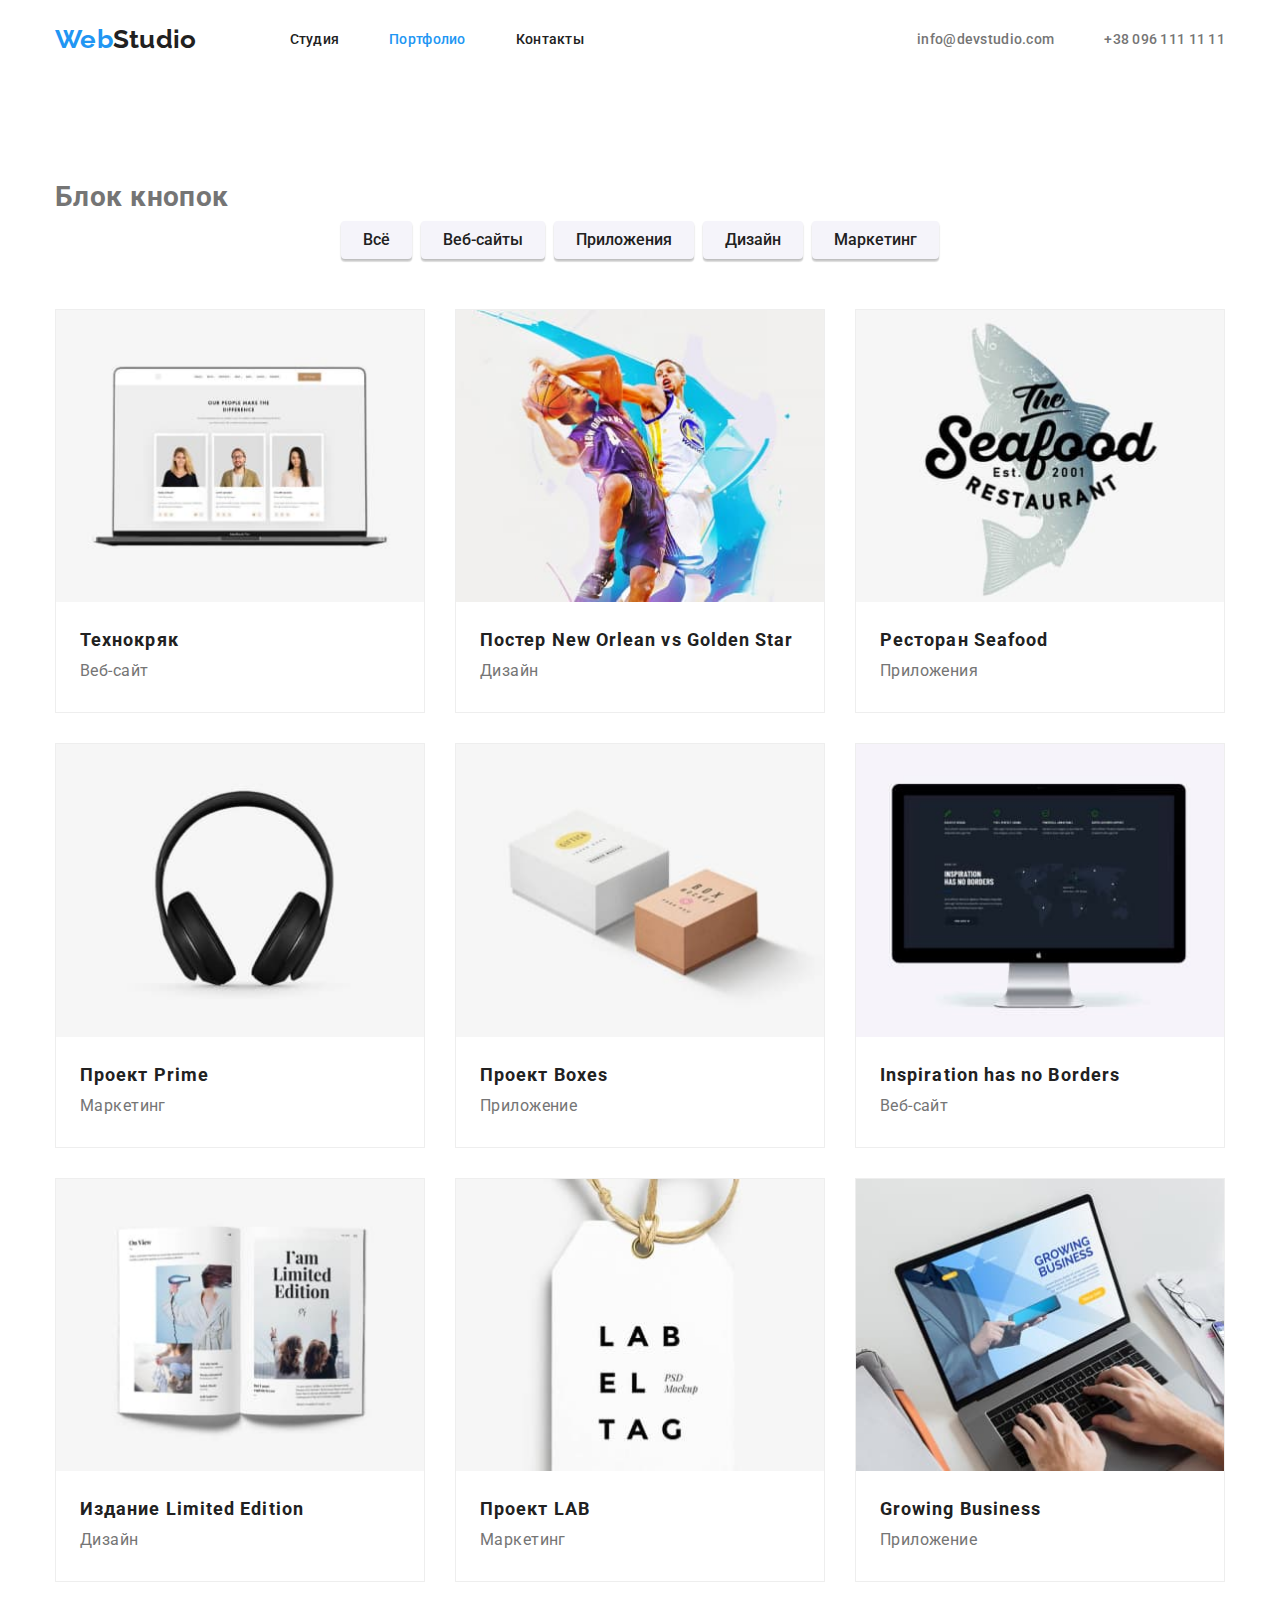
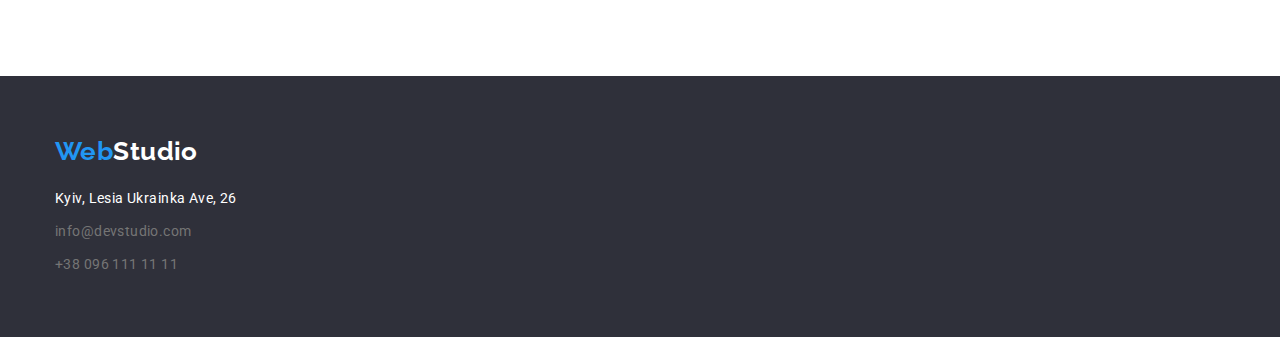
==== portfolio.html @ 6abdf92a "add css flex" ====
<!DOCTYPE html>
<html lang="ru">
  <head>
    <meta charset="UTF-8" />
    <meta http-equiv="X-UA-Compatible" content="IE=edge" />
    <meta name="viewport" content="width=device-width, initial-scale=1.0" />
    <title>Document</title>
    <link
      rel="stylesheet"
      href="https://cdnjs.cloudflare.com/ajax/libs/modern-normalize/1.0.0/modern-normalize.min.css"
    />
    <link
      href="https://fonts.googleapis.com/css2?family=Raleway:wght@700&family=Roboto:wght@400;500;700;900&display=swap"
      rel="stylesheet"
    />
    <link rel="stylesheet" href="./css/style.css" />
  </head>
  <body>
    <!--шапка сайта-->
    <header class="page-header">
      <div class="header-container container">
      <nav class="nav">
        
        <a href="index.html" class="link logo">Web<span class="logo-studio">Studio</span></a>
        <ul class="list nav-list">
          
          <li class="nav-list-item"><a href="index.html" class="nav-link link">Студия</a></li>
          
          <li class="nav-list-item"><a href="portfolio.html" class="nav-link link blue">Портфолио</a></li>
          
          <li class="nav-list-item"><a href="" class="nav-link link">Контакты</a></li>
        </ul>
      </nav> 
      <ul class="list contact-list">
        <li class="contact-list-item"><a href="mailto:info@devstudio.com" class="link contact-link">info@devstudio.com</a></li>
        
        <li class="contact-list-item"><a href="tel:+380961111111" class="link contact-link">+38 096 111 11 11</a></li>
      </ul>
     
    </div>
    </header>
    <main>
      <!--главная страница-->
      <section class="filter-list-section section">
        <div class="container">
        <h1>Блок кнопок</h1>
        <ul class="filter-list list">
          <li class="filter-list-item"><button type="button" class="filter-button">Всё</button></li>
          <li class="filter-list-item">
            <button type="button" class="filter-button">Веб-сайты</button>
          </li>
          <li class="filter-list-item">
            <button type="button" class="filter-button">Приложения</button>
          </li>
          <li class="filter-list-item"><button type="button" class="filter-button">Дизайн</button></li>
          <li class="filter-list-item">
            <button type="button" class="filter-button">Маркетинг</button>
          </li>
        </ul>
        <!--портфолио-->
        <ul class="list portfolio-list card-set">
          <li class="portfolio-item">
            <a href="" class="link portfolio-link"
              ><img src="./images/macbook_pro.jpg" alt="Технокряк" width="370" height="294" />
            </a>
            <h2 class="portfolio-title">Технокряк</h2>
            <p class="portfolio-text">Веб-сайт</p>
          </li>
          <li class="portfolio-item">
            <a href="" class="link portfolio-link"
              ><img
                src="./images/macbook_pro_2.jpg"
                alt="Постер New Orlean vs Golden Star"
                width="370"
                height="294"
            /></a>
            <h2 class="portfolio-title">Постер New Orlean vs Golden Star</h2>
            <p class="portfolio-text">Дизайн</p>
          </li>
          <li class="portfolio-item">
            <a href="" class="link portfolio-link"
              ><img
                src="./images/macbook_pro_3.jpg"
                alt="Ресторан Seafood"
                width="370"
                height="294"
            /></a>
            <h2 class="portfolio-title">Ресторан Seafood</h2>
            <p class="portfolio-text">Приложения</p>
          </li>
          <li class="portfolio-item">
            <a href="" class="link portfolio-link"
              ><img src="./images/macbook_pro_4.jpg" alt="Проект Prime" width="370" height="294"
            /></a>
            <h2 class="portfolio-title">Проект Prime</h2>
            <p class="portfolio-text">Маркетинг</p>
          </li>
          <li class="portfolio-item">
            <a href="" class="link portfolio-link"
              ><img src="./images/macbook_pro_5.jpg" alt="Проект Boxes" width="370" height="294"
            /></a>
            <h2 class="portfolio-title">Проект Boxes</h2>
            <p class="portfolio-text">Приложение</p>
          </li>
          <li class="portfolio-item">
            <a href="" class="link portfolio-link"
              ><img
                src="./images/macbook_pro_6.jpg"
                alt="Inspiration has no Borders"
                width="370"
                height="294"
            /></a>
            <h2 class="portfolio-title">Inspiration has no Borders</h2>
            <p class="portfolio-text">Веб-сайт</p>
          </li>
          <li class="portfolio-item">
            <a href="" class="link portfolio-link"
              ><img
                src="./images/macbook_pro_7.jpg"
                alt="Издание Limited Edition"
                width="370"
                height="294"
            /></a>
            <h2 class="portfolio-title">Издание Limited Edition</h2>
            <p class="portfolio-text">Дизайн</p>
          </li>
          <li class="portfolio-item">
            <a href="" class="link portfolio-link"
              ><img src="./images/macbook_pro_8.jpg" alt="Проект LAB" width="370" height="294"
            /></a>
            <h2 class="portfolio-title">Проект LAB</h2>
            <p class="portfolio-text">Маркетинг</p>
          </li>
          <li class="portfolio-item">
            <a href="" class="link portfolio-link"
              ><img
                src="./images/macbook_pro_9.jpg"
                alt="Growing Business"
                width="370"
                height="294"
            /></a>
            <h2 class="portfolio-title">Growing Business</h2>
            <p class="portfolio-text">Приложение</p>
          </li>
        </ul>
        </div>
      </section>
    </main>
 <!--футер-->

 <footer class="footer-section">
  <div class="container">
  <a href="index.html" class="logo-footer link logo">Web<span class="logo-studio">Studio</span></a>
  <address class="footer-adress">
    <ul class="adress-list list">
      <li class="adress-item">
        <a
          class="link map"
          href="https://goo.gl/maps/7oPvkChuXzZk7sUt8"
          target="_blank"
          rel="noreferrer noopener"
          >Kyiv, Lesia Ukrainka Ave, 26</a
        >
      </li>
      <li class="adress-item"><a href="mailto:info@devstudio.com" class="link">info@devstudio.com</a></li>
      <li class="adress-item"><a href="tel:+380961111111" class="link">+38 096 111 11 11</a></li>
    </ul>
  </address>
  </div>
</footer>
</body>
</html>
---- css/style.css ----
:root {
    --color-grey: #757575;
    --color-dark-grey: #212121;
    --color-light-blue: #2196F3;
    --color-white: #FFFFFF;
    --color-black: #000000;
    --color-footer-font: #2F303A;
    --color-filter-button: #F5F4FA;
    --color-footer-primary: rgba(255, 255, 255, 0.6);
}

html {
    box-sizing: border-box;
}
*,
*::before,
*::after {
    box-sizing: inherit;
}

h1,
h2,
h3,
h4,
p {
  margin: 0;
}
ul,
ol {
  padding: 0;
  margin: 0;
}
img {
  display: block;
  max-width: 100%;
  height: auto;
}

body {
    font-weight: 400;
    font-size: 14px;
    line-height: 1.71;
    letter-spacing: 0.03em;
    color: var(--color-grey);
    font-family: 'Roboto', sans-serif;
}

.page-header {
        font-weight: 500;
        line-height: 1.14;
        letter-spacing: 0.02em;
        background:var(--color-white);
        padding: 24px 0;
        }
.page-header .logo {
            margin-right: 93px;
            align-items: center;
         }

.list {
    margin: 0;
    padding: 0;
    list-style-type: none;
    /* align-items: center; */
    
}

.link { 
    color: currentColor;
    text-decoration: none;
    }
    .container {
        width: 1200px;
        margin: 0 auto;
        padding-right: 15px;
        padding-left: 15px;
    
       }

       .section {
        padding-top: 94px;
        padding-bottom: 94px;
    }
    .nav-list
  {
        color: var(--color-dark-grey);
        display: flex;
        column-gap: 50px;
        margin-right: auto;
      }
      .nav{
        display: flex;
        align-items: center;
      
      }
    /* .nav-list-item:not(:last-child) { 
        margin-right: 50px; 

    } */
 .contact-list-item:not(:last-child) {
        margin-right: 50px;
    }

    
 .nav-list .blue {
            color:var(--color-light-blue);
        }
 
.logo {
    color: var(--color-light-blue);
    font-family: 'Raleway';
    font-style: normal;
    font-weight: 700;
    font-size: 26px;
    line-height: 1.2;
    /* margin-right: 93px; */
}

.logo-studio {
    color: var(--color-dark-grey);
}

.header-container{
    display: flex;
    align-items: center;

}

.link-container{
    display: flex;
  
    
}
.nav-list >.nav-link:not(:last-child){
    margin-right: 50px;
}
.nav-list a:hover,
.nav-list a:focus {
    color: var(--color-light-blue)
}
.contact-list{
    margin-left: auto;
     display: flex;
     align-items: center;
}

.card-set {
    display: flex;
    /* Make a flex container multiline */
    flex-wrap: wrap;
    /* Set gap between rows and columns */
    gap: 30px;
    padding: 0;
    list-style: none;
    padding-left: auto;
    padding-right: auto;
    
  }
  .description-list{
    margin-left: auto;
    margin-right: auto;
    align-items: center;
    column-gap: 30px;
  }
  .description-item{
    display: flex;
    flex-basis: calc((100% - 90px) / 4);
    flex-wrap: wrap;
  }
.about-list{
    margin-left: auto;
    margin-right: auto;
    align-items: center;
    
}

.filter-list{
    margin-left: auto;
    margin-right: auto;
    display: flex;
    column-gap: 9px;
   justify-content: center;
}
.filter-list-item{
    align-items: center;
}

.nav-link{
    padding-top: 32px;
    padding-bottom: 32px;
}

.contact-link:hover,
.contact-link:focus {
    color: var(--color-light-blue)
}

.hero {
    text-align: center;
    background: var(--color-footer-font);
    padding-top: 200px;
    padding-bottom: 280px;
    /* height: 600px; */
}

.hero-title {
    font-weight: 900;
    font-size: 44px;
    line-height: 1.36;
    letter-spacing: 0.06em;
    text-transform: uppercase;
    background: var(--color-footer-font);
    color: var(--color-white);
    width: 642px;
  margin-left: auto;
  margin-right: auto ;
  margin-bottom: 40px;
 
  
}

.hero-button {
    display: inline-block;
    padding: 10px 32px;
    font-weight: 700;
    font-size: 16px;
    line-height: 1.875;
    letter-spacing: 0.06em;
    background: var(--color-light-blue);
    color: var(--color-white);
    box-shadow: 0px 4px 4px rgba(0, 0, 0, 0.15);
    border-radius: 4px;
    border: none;
    cursor: pointer;
    
}

.hero-button:hover,
.hero-button:focus {
    background-color: var(--color-filter-button);
    color: var(--color-dark-grey);
}

.description-title {
    font-weight: 700;
    font-size: 14px;
    line-height: 1.14;
    text-transform: uppercase;
    color: var(--color-black);
    
}

.section-title {
            margin-top: 94px;
            margin-bottom: 50px;
            font-weight: 700;
            font-size: 36px;
            line-height: 1.16;
            color: var(--color-dark-grey);
            text-align: center;
}
.team-list{
    margin-left: auto;
    margin-right: auto;
    align-items: center;
}
.team-item {
    box-shadow: 0px 1px 3px rgba(0, 0, 0, 0.12), 0px 1px 1px rgba(0, 0, 0, 0.14), 0px 2px 1px rgba(0, 0, 0, 0.2);
border-radius: 0px 0px 4px 4px;
background-color: var(--color-white);
}
    

    

.team{
    background: var(--color-filter-button);
    
}
.team-name {
    margin-top: 30px;
    font-weight: 500;
    font-size: 16px;
    line-height: 1.19;
    /* identical to box height */
    text-align: center;
    color: var(--color-dark-grey);
}
.team-work {
    margin-top: 10px;
    margin-bottom: 30px;
    text-align: center;
   font-size: 16px;
    line-height: 1.19;
    /* identical to box height */
}
.adress-item:not(:last-child) {
    margin-bottom: 9px;
}
    



/* футер */

.map {
    color: var(--color-white);
}

.map:hover,
.map:focus {
    color: var(--color-light-blue);
}

.footer-section {
    background: var(--color-footer-font);
    padding-top: 60px;
    padding-bottom: 60px;
}


.footer-section .logo-studio {
    color: var(--color-white);
}

/* портфолио */
.filter-button {
    font-family: 'Roboto';
    font-style: normal;
    font-weight: 500;
    font-size: 16px;
    line-height:1.62;
    background: var(--color-filter-button);
    color: var(--color-dark-grey);
    cursor: pointer;
    border: none;
    padding: 6px 22px;
    height: 38px;
    box-shadow: 0px 3px 1px rgba(0, 0, 0, 0.1), 0px 1px 2px rgba(0, 0, 0, 0.08), 0px 2px 2px rgba(0, 0, 0, 0.12);
border-radius: 4px;
    
}

.filter-button:hover,
.filter-button:focus {
    background-color: var(--color-light-blue);
    color: var(--color-filter-button);
    background: #2196F3;
/* shadow-middle */


}
.container .logo-footer{
    /* margin-top: 60px; */
   padding-bottom: 20px;
    display: inline-block;
}
.footer-adress{
    font-style: normal;
}
.portfolio-list {
    margin-top: 50px;
    font-weight: 400;
    font-size: 16px;
    line-height: 1,87;
    /* identical to box height, or 188% */
    }

    .portfolio-item{
        border: 1px solid #EEEEEE;
        flex-basis: calc((100% - 60px) / 3);
    }

  
.portfolio-title {
    margin-left: 24px;
    width: 322px;
    height: 36px;
        font-weight: 700;
        font-size: 18px;
        line-height: 2;
        /* identical to box height, or 200% */
        letter-spacing: 0.06em;
        color: var(--color-dark-grey);
        margin-top: 20px;
}
.portfolio-text {
    margin-left: 24px;
    width: 322px;
    height: 30px;
    margin-top: 4px;
    margin-bottom: 20px;
    font-size: 16px;
    line-height: 1.18;
}
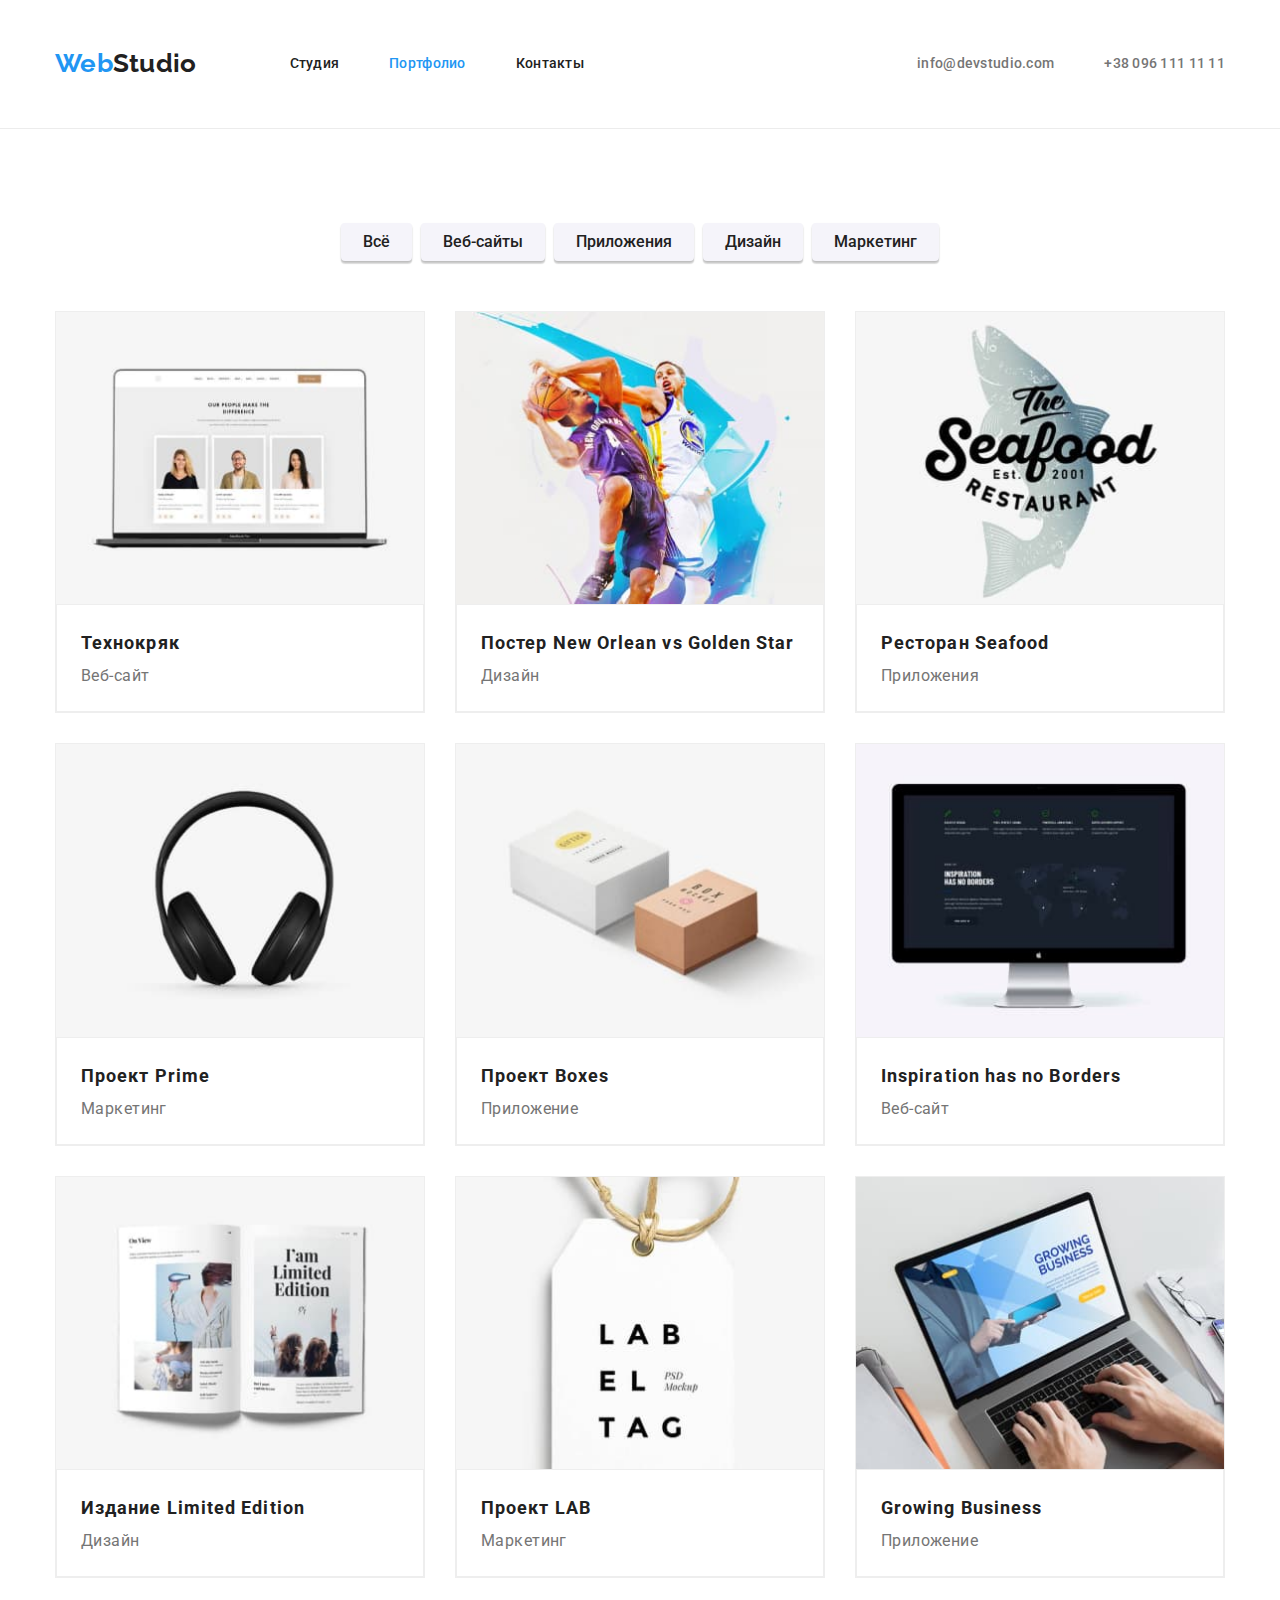
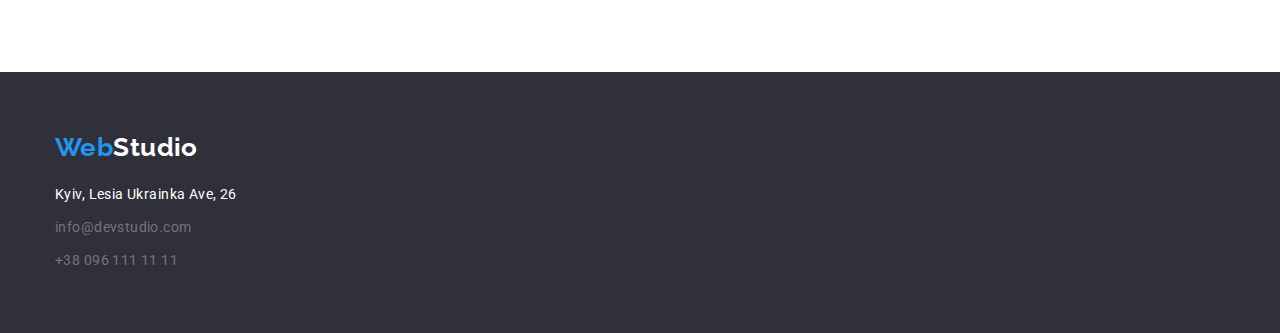
==== commit e83daea4: "fixes add" ====
--- a/portfolio.html
+++ b/portfolio.html
@@ -15,158 +15,206 @@
     />
     <link rel="stylesheet" href="./css/style.css" />
   </head>
+
   <body>
     <!--шапка сайта-->
     <header class="page-header">
       <div class="header-container container">
-      <nav class="nav">
-        
-        <a href="index.html" class="link logo">Web<span class="logo-studio">Studio</span></a>
-        <ul class="list nav-list">
-          
-          <li class="nav-list-item"><a href="index.html" class="nav-link link">Студия</a></li>
-          
-          <li class="nav-list-item"><a href="portfolio.html" class="nav-link link blue">Портфолио</a></li>
-          
-          <li class="nav-list-item"><a href="" class="nav-link link">Контакты</a></li>
+        <nav class="nav">
+          <a href="index.html" class="link logo">Web<span class="logo-studio">Studio</span></a>
+          <ul class="list nav-list">
+            <li class="nav-list-item"><a href="index.html" class="nav-link link">Студия</a></li>
+
+            <li class="nav-list-item">
+              <a href="portfolio.html" class="nav-link link blue">Портфолио</a>
+            </li>
+
+            <li class="nav-list-item"><a href="" class="nav-link link">Контакты</a></li>
+          </ul>
+        </nav>
+        <ul class="list contact-list">
+          <li class="contact-list-item">
+            <a href="mailto:info@devstudio.com" class="link contact-link">info@devstudio.com</a>
+          </li>
+
+          <li class="contact-list-item">
+            <a href="tel:+380961111111" class="link contact-link">+38 096 111 11 11</a>
+          </li>
         </ul>
-      </nav> 
-      <ul class="list contact-list">
-        <li class="contact-list-item"><a href="mailto:info@devstudio.com" class="link contact-link">info@devstudio.com</a></li>
-        
-        <li class="contact-list-item"><a href="tel:+380961111111" class="link contact-link">+38 096 111 11 11</a></li>
-      </ul>
-     
-    </div>
+      </div>
     </header>
     <main>
       <!--главная страница-->
-      <section class="filter-list-section section">
+      <section class="filter section">
         <div class="container">
-        <h1>Блок кнопок</h1>
-        <ul class="filter-list list">
-          <li class="filter-list-item"><button type="button" class="filter-button">Всё</button></li>
-          <li class="filter-list-item">
-            <button type="button" class="filter-button">Веб-сайты</button>
-          </li>
-          <li class="filter-list-item">
-            <button type="button" class="filter-button">Приложения</button>
-          </li>
-          <li class="filter-list-item"><button type="button" class="filter-button">Дизайн</button></li>
-          <li class="filter-list-item">
-            <button type="button" class="filter-button">Маркетинг</button>
-          </li>
-        </ul>
-        <!--портфолио-->
-        <ul class="list portfolio-list card-set">
-          <li class="portfolio-item">
-            <a href="" class="link portfolio-link"
-              ><img src="./images/macbook_pro.jpg" alt="Технокряк" width="370" height="294" />
-            </a>
-            <h2 class="portfolio-title">Технокряк</h2>
-            <p class="portfolio-text">Веб-сайт</p>
-          </li>
-          <li class="portfolio-item">
-            <a href="" class="link portfolio-link"
-              ><img
-                src="./images/macbook_pro_2.jpg"
-                alt="Постер New Orlean vs Golden Star"
-                width="370"
-                height="294"
-            /></a>
-            <h2 class="portfolio-title">Постер New Orlean vs Golden Star</h2>
-            <p class="portfolio-text">Дизайн</p>
-          </li>
-          <li class="portfolio-item">
-            <a href="" class="link portfolio-link"
-              ><img
-                src="./images/macbook_pro_3.jpg"
-                alt="Ресторан Seafood"
-                width="370"
-                height="294"
-            /></a>
-            <h2 class="portfolio-title">Ресторан Seafood</h2>
-            <p class="portfolio-text">Приложения</p>
-          </li>
-          <li class="portfolio-item">
-            <a href="" class="link portfolio-link"
-              ><img src="./images/macbook_pro_4.jpg" alt="Проект Prime" width="370" height="294"
-            /></a>
-            <h2 class="portfolio-title">Проект Prime</h2>
-            <p class="portfolio-text">Маркетинг</p>
-          </li>
-          <li class="portfolio-item">
-            <a href="" class="link portfolio-link"
-              ><img src="./images/macbook_pro_5.jpg" alt="Проект Boxes" width="370" height="294"
-            /></a>
-            <h2 class="portfolio-title">Проект Boxes</h2>
-            <p class="portfolio-text">Приложение</p>
-          </li>
-          <li class="portfolio-item">
-            <a href="" class="link portfolio-link"
-              ><img
-                src="./images/macbook_pro_6.jpg"
-                alt="Inspiration has no Borders"
-                width="370"
-                height="294"
-            /></a>
-            <h2 class="portfolio-title">Inspiration has no Borders</h2>
-            <p class="portfolio-text">Веб-сайт</p>
-          </li>
-          <li class="portfolio-item">
-            <a href="" class="link portfolio-link"
-              ><img
-                src="./images/macbook_pro_7.jpg"
-                alt="Издание Limited Edition"
-                width="370"
-                height="294"
-            /></a>
-            <h2 class="portfolio-title">Издание Limited Edition</h2>
-            <p class="portfolio-text">Дизайн</p>
-          </li>
-          <li class="portfolio-item">
-            <a href="" class="link portfolio-link"
-              ><img src="./images/macbook_pro_8.jpg" alt="Проект LAB" width="370" height="294"
-            /></a>
-            <h2 class="portfolio-title">Проект LAB</h2>
-            <p class="portfolio-text">Маркетинг</p>
-          </li>
-          <li class="portfolio-item">
-            <a href="" class="link portfolio-link"
-              ><img
-                src="./images/macbook_pro_9.jpg"
-                alt="Growing Business"
-                width="370"
-                height="294"
-            /></a>
-            <h2 class="portfolio-title">Growing Business</h2>
-            <p class="portfolio-text">Приложение</p>
-          </li>
-        </ul>
+          <h1 class="visually-hidden">Наши работы</h1>
+          <ul class="filter-list list">
+            <li class="filter-list-item">
+              <button type="button" class="filter-button">Всё</button>
+            </li>
+            <li class="filter-list-item">
+              <button type="button" class="filter-button">Веб-сайты</button>
+            </li>
+            <li class="filter-list-item">
+              <button type="button" class="filter-button">Приложения</button>
+            </li>
+            <li class="filter-list-item">
+              <button type="button" class="filter-button">Дизайн</button>
+            </li>
+            <li class="filter-list-item">
+              <button type="button" class="filter-button">Маркетинг</button>
+            </li>
+          </ul>
+          <!--портфолио-->
+          <ul class="list portfolio-list card-set">
+            <li class="portfolio-item">
+              <a href="" class="link portfolio-link"
+                ><img src="./images/macbook_pro.jpg" alt="Технокряк" width="370" height="294" />
+                <div class="cards-content">
+                  <h2 class="portfolio-title">Технокряк</h2>
+                  <p class="portfolio-text">Веб-сайт</p>
+                </div>
+              </a>
+            </li>
+            <li class="portfolio-item">
+              <a href="" class="link portfolio-link"
+                ><img
+                  src="./images/macbook_pro_2.jpg"
+                  alt="Постер New Orlean vs Golden Star"
+                  width="370"
+                  height="294"
+                />
+                <div class="cards-content">
+                  <h2 class="portfolio-title">Постер New Orlean vs Golden Star</h2>
+                  <p class="portfolio-text">Дизайн</p>
+                </div>
+              </a>
+            </li>
+            <li class="portfolio-item">
+              <a href="" class="link portfolio-link"
+                ><img
+                  src="./images/macbook_pro_3.jpg"
+                  alt="Ресторан Seafood"
+                  width="370"
+                  height="294"
+                />
+                <div class="cards-content">
+                  <h2 class="portfolio-title">Ресторан Seafood</h2>
+                  <p class="portfolio-text">Приложения</p>
+                </div>
+              </a>
+            </li>
+            <li class="portfolio-item">
+              <a href="" class="link portfolio-link"
+                ><img
+                  src="./images/macbook_pro_4.jpg"
+                  alt="Проект Prime"
+                  width="370"
+                  height="294"
+                />
+                <div class="cards-content">
+                  <h2 class="portfolio-title">Проект Prime</h2>
+                  <p class="portfolio-text">Маркетинг</p>
+                </div>
+              </a>
+            </li>
+            <li class="portfolio-item">
+              <a href="" class="link portfolio-link"
+                ><img
+                  src="./images/macbook_pro_5.jpg"
+                  alt="Проект Boxes"
+                  width="370"
+                  height="294"
+                />
+                <div class="cards-content">
+                  <h2 class="portfolio-title">Проект Boxes</h2>
+                  <p class="portfolio-text">Приложение</p>
+                </div>
+              </a>
+            </li>
+            <li class="portfolio-item">
+              <a href="" class="link portfolio-link"
+                ><img
+                  src="./images/macbook_pro_6.jpg"
+                  alt="Inspiration has no Borders"
+                  width="370"
+                  height="294"
+                />
+                <div class="cards-content">
+                  <h2 class="portfolio-title">Inspiration has no Borders</h2>
+                  <p class="portfolio-text">Веб-сайт</p>
+                </div>
+              </a>
+            </li>
+            <li class="portfolio-item">
+              <a href="" class="link portfolio-link"
+                ><img
+                  src="./images/macbook_pro_7.jpg"
+                  alt="Издание Limited Edition"
+                  width="370"
+                  height="294"
+                />
+
+                <div class="cards-content">
+                  <h2 class="portfolio-title">Издание Limited Edition</h2>
+                  <p class="portfolio-text">Дизайн</p>
+                </div>
+              </a>
+            </li>
+            <li class="portfolio-item">
+              <a href="" class="link portfolio-link"
+                ><img src="./images/macbook_pro_8.jpg" alt="Проект LAB" width="370" height="294" />
+                <div class="cards-content">
+                  <h2 class="portfolio-title">Проект LAB</h2>
+                  <p class="portfolio-text">Маркетинг</p>
+                </div>
+              </a>
+            </li>
+            <li class="portfolio-item">
+              <a href="" class="link portfolio-link"
+                ><img
+                  src="./images/macbook_pro_9.jpg"
+                  alt="Growing Business"
+                  width="370"
+                  height="294"
+                />
+                <div class="cards-content">
+                  <h2 class="portfolio-title">Growing Business</h2>
+                  <p class="portfolio-text">Приложение</p>
+                </div>
+              </a>
+            </li>
+          </ul>
         </div>
       </section>
     </main>
- <!--футер-->
-
- <footer class="footer-section">
-  <div class="container">
-  <a href="index.html" class="logo-footer link logo">Web<span class="logo-studio">Studio</span></a>
-  <address class="footer-adress">
-    <ul class="adress-list list">
-      <li class="adress-item">
-        <a
-          class="link map"
-          href="https://goo.gl/maps/7oPvkChuXzZk7sUt8"
-          target="_blank"
-          rel="noreferrer noopener"
-          >Kyiv, Lesia Ukrainka Ave, 26</a
+    <!--футер-->
+
+    <footer class="footer-section">
+      <div class="container">
+        <a href="index.html" class="logo-footer link logo"
+          >Web<span class="logo-studio">Studio</span></a
         >
-      </li>
-      <li class="adress-item"><a href="mailto:info@devstudio.com" class="link">info@devstudio.com</a></li>
-      <li class="adress-item"><a href="tel:+380961111111" class="link">+38 096 111 11 11</a></li>
-    </ul>
-  </address>
-  </div>
-</footer>
-</body>
+        <address class="footer-adress">
+          <ul class="adress-list list">
+            <li class="adress-item">
+              <a
+                class="link map"
+                href="https://goo.gl/maps/7oPvkChuXzZk7sUt8"
+                target="_blank"
+                rel="noreferrer noopener"
+                >Kyiv, Lesia Ukrainka Ave, 26</a
+              >
+            </li>
+            <li class="adress-item">
+              <a href="mailto:info@devstudio.com" class="link">info@devstudio.com</a>
+            </li>
+            <li class="adress-item">
+              <a href="tel:+380961111111" class="link">+38 096 111 11 11</a>
+            </li>
+          </ul>
+        </address>
+      </div>
+    </footer>
+  </body>
 </html>
--- a/css/style.css
+++ b/css/style.css
@@ -1,21 +1,37 @@
 :root {
-    --color-grey: #757575;
-    --color-dark-grey: #212121;
-    --color-light-blue: #2196F3;
-    --color-white: #FFFFFF;
-    --color-black: #000000;
-    --color-footer-font: #2F303A;
-    --color-filter-button: #F5F4FA;
-    --color-footer-primary: rgba(255, 255, 255, 0.6);
+  --color-grey: #757575;
+  --color-dark-grey: #212121;
+  --color-light-blue: #2196f3;
+  --color-white: #ffffff;
+  --color-black: #000000;
+  --color-footer-font: #2f303a;
+  --color-filter-button: #f5f4fa;
+  --color-footer-primary: rgba(255, 255, 255, 0.6);
+  --color-border: 1px solid #eeeeee;
+  --color-head-border: 1px solid #ececec;
 }
 
 html {
-    box-sizing: border-box;
-}
+  box-sizing: border-box;
+}
+
 *,
 *::before,
 *::after {
-    box-sizing: inherit;
+  box-sizing: inherit;
+}
+
+.visually-hidden {
+  position: absolute;
+  width: 1px;
+  height: 1px;
+  margin: -1px;
+  border: 0;
+  padding: 0;
+  white-space: nowrap;
+  clip-path: inset(100%);
+  clip: rect(0 0 0 0);
+  overflow: hidden;
 }
 
 h1,
@@ -25,11 +41,13 @@
 p {
   margin: 0;
 }
+
 ul,
 ol {
   padding: 0;
   margin: 0;
 }
+
 img {
   display: block;
   max-width: 100%;
@@ -37,362 +55,329 @@
 }
 
 body {
-    font-weight: 400;
-    font-size: 14px;
-    line-height: 1.71;
-    letter-spacing: 0.03em;
-    color: var(--color-grey);
-    font-family: 'Roboto', sans-serif;
+  font-weight: 400;
+  font-size: 14px;
+  line-height: 1.71;
+  letter-spacing: 0.03em;
+  color: var(--color-grey);
+  font-family: 'Roboto', sans-serif;
 }
 
 .page-header {
-        font-weight: 500;
-        line-height: 1.14;
-        letter-spacing: 0.02em;
-        background:var(--color-white);
-        padding: 24px 0;
-        }
+  font-weight: 500;
+  line-height: 1.14;
+  letter-spacing: 0.02em;
+  background: var(--color-white);
+  padding: 24px 0;
+  border-bottom: var(--color-head-border);
+}
+
 .page-header .logo {
-            margin-right: 93px;
-            align-items: center;
-         }
+  margin-right: 93px;
+  align-items: center;
+}
 
 .list {
-    margin: 0;
-    padding: 0;
-    list-style-type: none;
-    /* align-items: center; */
-    
-}
-
-.link { 
-    color: currentColor;
-    text-decoration: none;
-    }
-    .container {
-        width: 1200px;
-        margin: 0 auto;
-        padding-right: 15px;
-        padding-left: 15px;
-    
-       }
-
-       .section {
-        padding-top: 94px;
-        padding-bottom: 94px;
-    }
-    .nav-list
-  {
-        color: var(--color-dark-grey);
-        display: flex;
-        column-gap: 50px;
-        margin-right: auto;
-      }
-      .nav{
-        display: flex;
-        align-items: center;
-      
-      }
-    /* .nav-list-item:not(:last-child) { 
-        margin-right: 50px; 
-
-    } */
- .contact-list-item:not(:last-child) {
-        margin-right: 50px;
-    }
-
-    
- .nav-list .blue {
-            color:var(--color-light-blue);
-        }
- 
+  list-style-type: none;
+}
+
+.link {
+  color: currentColor;
+  text-decoration: none;
+}
+
+.container {
+  width: 1200px;
+  margin: 0 auto;
+  padding-right: 15px;
+  padding-left: 15px;
+}
+
+.section {
+  padding-top: 94px;
+  padding-bottom: 94px;
+}
+
+.nav-list {
+  color: var(--color-dark-grey);
+  display: flex;
+  column-gap: 50px;
+  margin-right: auto;
+}
+
+.nav {
+  display: flex;
+  align-items: center;
+}
+
+.contact-list-item:not(:last-child) {
+  margin-right: 50px;
+}
+
+.nav-list .blue {
+  color: var(--color-light-blue);
+}
+
 .logo {
-    color: var(--color-light-blue);
-    font-family: 'Raleway';
-    font-style: normal;
-    font-weight: 700;
-    font-size: 26px;
-    line-height: 1.2;
-    /* margin-right: 93px; */
+  color: var(--color-light-blue);
+  font-family: 'Raleway';
+  font-style: normal;
+  font-weight: 700;
+  font-size: 26px;
+  line-height: 1.2;
+  /* margin-right: 93px; */
 }
 
 .logo-studio {
-    color: var(--color-dark-grey);
-}
-
-.header-container{
-    display: flex;
-    align-items: center;
-
-}
-
-.link-container{
-    display: flex;
-  
-    
-}
-.nav-list >.nav-link:not(:last-child){
-    margin-right: 50px;
-}
+  color: var(--color-dark-grey);
+}
+
+.header-container {
+  display: flex;
+  align-items: center;
+}
+
+.link-container {
+  display: flex;
+}
+
+.nav-list > .nav-link:not(:last-child) {
+  margin-right: 50px;
+}
+
 .nav-list a:hover,
 .nav-list a:focus {
-    color: var(--color-light-blue)
-}
-.contact-list{
-    margin-left: auto;
-     display: flex;
-     align-items: center;
+  color: var(--color-light-blue);
+}
+
+.contact-list {
+  margin-left: auto;
+  display: flex;
+  align-items: center;
 }
 
 .card-set {
-    display: flex;
-    /* Make a flex container multiline */
-    flex-wrap: wrap;
-    /* Set gap between rows and columns */
-    gap: 30px;
-    padding: 0;
-    list-style: none;
-    padding-left: auto;
-    padding-right: auto;
-    
-  }
-  .description-list{
-    margin-left: auto;
-    margin-right: auto;
-    align-items: center;
-    column-gap: 30px;
-  }
-  .description-item{
-    display: flex;
-    flex-basis: calc((100% - 90px) / 4);
-    flex-wrap: wrap;
-  }
-.about-list{
-    margin-left: auto;
-    margin-right: auto;
-    align-items: center;
-    
-}
-
-.filter-list{
-    margin-left: auto;
-    margin-right: auto;
-    display: flex;
-    column-gap: 9px;
-   justify-content: center;
-}
-.filter-list-item{
-    align-items: center;
-}
-
-.nav-link{
-    padding-top: 32px;
-    padding-bottom: 32px;
+  display: flex;
+  /* Make a flex container multiline */
+  flex-wrap: wrap;
+  /* Set gap between rows and columns */
+  gap: 30px;
+}
+
+.description-item {
+  flex-basis: calc((100% - 90px) / 4);
+}
+
+.about {
+  padding-top: 0;
+}
+
+.about-item {
+  flex-basis: calc((100% - 60px) / 3);
+}
+
+.filter-list {
+  margin-bottom: 50px;
+  display: flex;
+  column-gap: 9px;
+  justify-content: center;
+}
+
+.filter-list-item {
+  align-items: center;
+}
+
+.nav-link,
+.contact-link {
+  display: flex;
+  justify-content: center;
+  padding-top: 32px;
+  padding-bottom: 32px;
 }
 
 .contact-link:hover,
 .contact-link:focus {
-    color: var(--color-light-blue)
+  color: var(--color-light-blue);
 }
 
 .hero {
-    text-align: center;
-    background: var(--color-footer-font);
-    padding-top: 200px;
-    padding-bottom: 280px;
-    /* height: 600px; */
+  text-align: center;
+  background: var(--color-footer-font);
+  padding-top: 200px;
+  padding-bottom: 200px;
 }
 
 .hero-title {
-    font-weight: 900;
-    font-size: 44px;
-    line-height: 1.36;
-    letter-spacing: 0.06em;
-    text-transform: uppercase;
-    background: var(--color-footer-font);
-    color: var(--color-white);
-    width: 642px;
+  font-weight: 900;
+  font-size: 44px;
+  line-height: 1.36;
+  letter-spacing: 0.06em;
+  text-transform: uppercase;
+  background: var(--color-footer-font);
+  color: var(--color-white);
+  width: 642px;
   margin-left: auto;
-  margin-right: auto ;
+  margin-right: auto;
   margin-bottom: 40px;
- 
-  
 }
 
 .hero-button {
-    display: inline-block;
-    padding: 10px 32px;
-    font-weight: 700;
-    font-size: 16px;
-    line-height: 1.875;
-    letter-spacing: 0.06em;
-    background: var(--color-light-blue);
-    color: var(--color-white);
-    box-shadow: 0px 4px 4px rgba(0, 0, 0, 0.15);
-    border-radius: 4px;
-    border: none;
-    cursor: pointer;
-    
+  display: inline-block;
+  padding: 10px 32px;
+  font-weight: 700;
+  font-size: 16px;
+  line-height: 1.875;
+  letter-spacing: 0.06em;
+  background: var(--color-light-blue);
+  color: var(--color-white);
+  box-shadow: 0px 4px 4px rgba(0, 0, 0, 0.15);
+  border-radius: 4px;
+  border: none;
+  cursor: pointer;
 }
 
 .hero-button:hover,
 .hero-button:focus {
-    background-color: var(--color-filter-button);
-    color: var(--color-dark-grey);
+  background-color: var(--color-filter-button);
+  color: var(--color-dark-grey);
 }
 
 .description-title {
-    font-weight: 700;
-    font-size: 14px;
-    line-height: 1.14;
-    text-transform: uppercase;
-    color: var(--color-black);
-    
+  font-weight: 700;
+  font-size: 14px;
+  line-height: 1.14;
+  text-transform: uppercase;
+  color: var(--color-black);
+  padding-bottom: 10px;
 }
 
 .section-title {
-            margin-top: 94px;
-            margin-bottom: 50px;
-            font-weight: 700;
-            font-size: 36px;
-            line-height: 1.16;
-            color: var(--color-dark-grey);
-            text-align: center;
-}
-.team-list{
-    margin-left: auto;
-    margin-right: auto;
-    align-items: center;
-}
+  margin-bottom: 50px;
+  font-weight: 700;
+  font-size: 36px;
+  line-height: 1.16;
+  color: var(--color-dark-grey);
+  text-align: center;
+}
+
 .team-item {
-    box-shadow: 0px 1px 3px rgba(0, 0, 0, 0.12), 0px 1px 1px rgba(0, 0, 0, 0.14), 0px 2px 1px rgba(0, 0, 0, 0.2);
-border-radius: 0px 0px 4px 4px;
-background-color: var(--color-white);
-}
-    
-
-    
-
-.team{
-    background: var(--color-filter-button);
-    
-}
+  box-shadow: 0px 1px 3px rgba(0, 0, 0, 0.12), 0px 1px 1px rgba(0, 0, 0, 0.14),
+    0px 2px 1px rgba(0, 0, 0, 0.2);
+  border-radius: 0px 0px 4px 4px;
+  background-color: var(--color-white);
+  flex-basis: calc((100% - 90px) / 4);
+}
+
+.team {
+  background: var(--color-filter-button);
+}
+
 .team-name {
-    margin-top: 30px;
-    font-weight: 500;
-    font-size: 16px;
-    line-height: 1.19;
-    /* identical to box height */
-    text-align: center;
-    color: var(--color-dark-grey);
-}
+  margin-top: 30px;
+  font-weight: 500;
+  font-size: 16px;
+  line-height: 1.19;
+  /* identical to box height */
+  text-align: center;
+  color: var(--color-dark-grey);
+}
+
 .team-work {
-    margin-top: 10px;
-    margin-bottom: 30px;
-    text-align: center;
-   font-size: 16px;
-    line-height: 1.19;
-    /* identical to box height */
-}
+  margin-top: 10px;
+  margin-bottom: 30px;
+  text-align: center;
+  font-size: 16px;
+  line-height: 1.19;
+  /* identical to box height */
+}
+
 .adress-item:not(:last-child) {
-    margin-bottom: 9px;
-}
-    
-
-
+  margin-bottom: 9px;
+}
 
 /* футер */
 
 .map {
-    color: var(--color-white);
+  color: var(--color-white);
 }
 
 .map:hover,
 .map:focus {
-    color: var(--color-light-blue);
+  color: var(--color-light-blue);
 }
 
 .footer-section {
-    background: var(--color-footer-font);
-    padding-top: 60px;
-    padding-bottom: 60px;
-}
-
+  background: var(--color-footer-font);
+  padding-top: 60px;
+  padding-bottom: 60px;
+}
 
 .footer-section .logo-studio {
-    color: var(--color-white);
+  color: var(--color-white);
 }
 
 /* портфолио */
 .filter-button {
-    font-family: 'Roboto';
-    font-style: normal;
-    font-weight: 500;
-    font-size: 16px;
-    line-height:1.62;
-    background: var(--color-filter-button);
-    color: var(--color-dark-grey);
-    cursor: pointer;
-    border: none;
-    padding: 6px 22px;
-    height: 38px;
-    box-shadow: 0px 3px 1px rgba(0, 0, 0, 0.1), 0px 1px 2px rgba(0, 0, 0, 0.08), 0px 2px 2px rgba(0, 0, 0, 0.12);
-border-radius: 4px;
-    
+  font-family: 'Roboto';
+  font-style: normal;
+  font-weight: 500;
+  font-size: 16px;
+  line-height: 1.62;
+  background: var(--color-filter-button);
+  color: var(--color-dark-grey);
+  cursor: pointer;
+  border: none;
+  padding: 6px 22px;
+  height: 38px;
+  box-shadow: 0px 3px 1px rgba(0, 0, 0, 0.1), 0px 1px 2px rgba(0, 0, 0, 0.08),
+    0px 2px 2px rgba(0, 0, 0, 0.12);
+  border-radius: 4px;
 }
 
 .filter-button:hover,
 .filter-button:focus {
-    background-color: var(--color-light-blue);
-    color: var(--color-filter-button);
-    background: #2196F3;
-/* shadow-middle */
-
-
-}
-.container .logo-footer{
-    /* margin-top: 60px; */
-   padding-bottom: 20px;
-    display: inline-block;
-}
-.footer-adress{
-    font-style: normal;
-}
+  background-color: var(--color-light-blue);
+  color: var(--color-filter-button);
+  background: #2196f3;
+  /* shadow-middle */
+}
+
+.container .logo-footer {
+  /* margin-top: 60px; */
+  margin-bottom: 20px;
+  display: inline-block;
+}
+
+.footer-adress {
+  font-style: normal;
+}
+
 .portfolio-list {
-    margin-top: 50px;
-    font-weight: 400;
-    font-size: 16px;
-    line-height: 1,87;
-    /* identical to box height, or 188% */
-    }
-
-    .portfolio-item{
-        border: 1px solid #EEEEEE;
-        flex-basis: calc((100% - 60px) / 3);
-    }
-
-  
+  font-size: 16px;
+  line-height: 1.87;
+  /* identical to box height, or 188% */
+}
+
+.portfolio-item {
+  border: var(--color-border);
+  flex-basis: calc((100% - 60px) / 3);
+}
+
+.portfolio-item:hover {
+  box-shadow: 0px 1px 1px rgba(0, 0, 0, 0.12), 0px 4px 4px rgba(0, 0, 0, 0.06),
+    1px 4px 6px rgba(0, 0, 0, 0.16);
+}
+
 .portfolio-title {
-    margin-left: 24px;
-    width: 322px;
-    height: 36px;
-        font-weight: 700;
-        font-size: 18px;
-        line-height: 2;
-        /* identical to box height, or 200% */
-        letter-spacing: 0.06em;
-        color: var(--color-dark-grey);
-        margin-top: 20px;
-}
-.portfolio-text {
-    margin-left: 24px;
-    width: 322px;
-    height: 30px;
-    margin-top: 4px;
-    margin-bottom: 20px;
-    font-size: 16px;
-    line-height: 1.18;
-}
-
-
-
+  font-weight: 700;
+  font-size: 18px;
+  line-height: 2;
+  /* identical to box height, or 200% */
+  letter-spacing: 0.06em;
+  color: var(--color-dark-grey);
+}
+
+.cards-content {
+  padding: 20px 24px;
+  border: var(--color-border);
+}
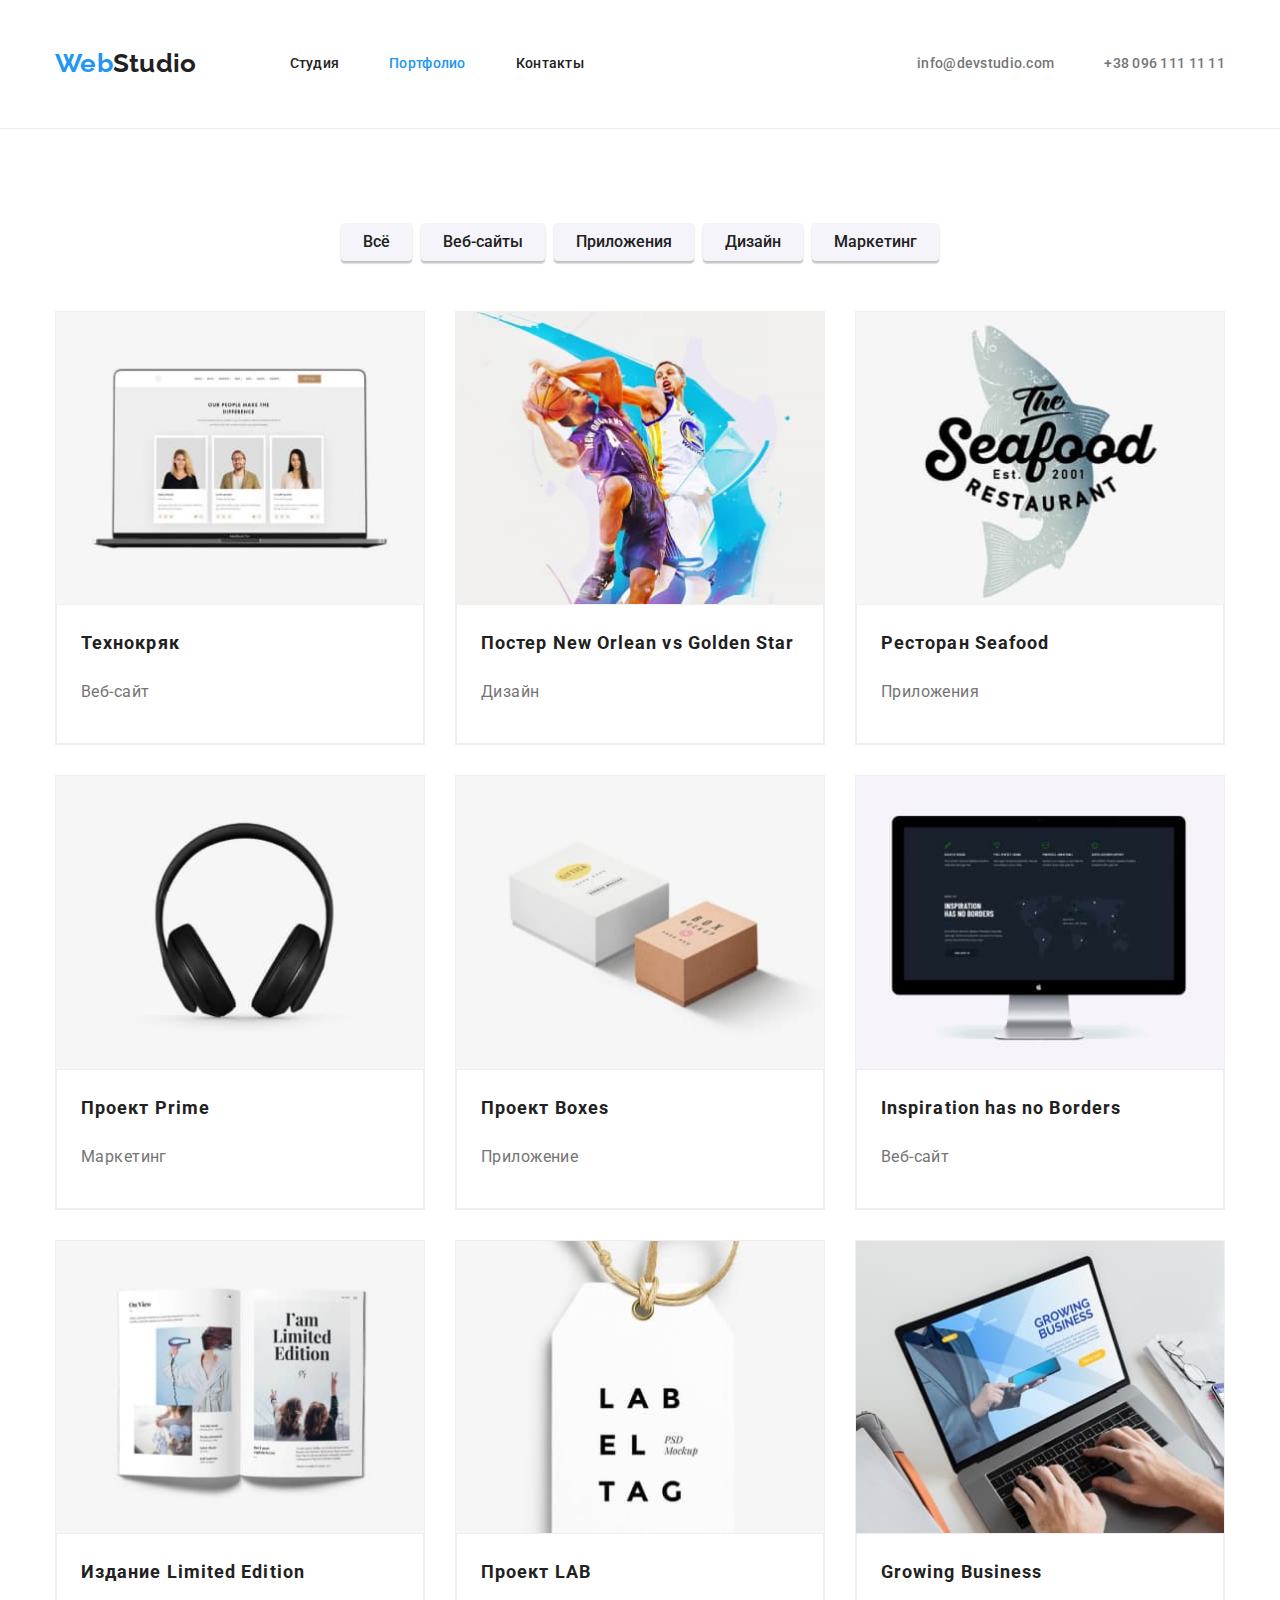
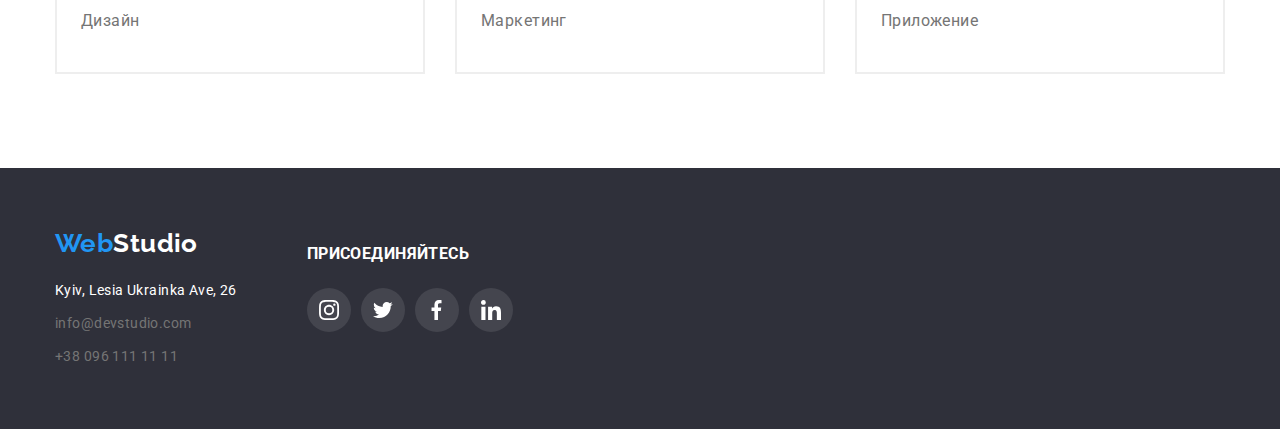
==== commit 9a68b4ae: "svg+logo add" ====
--- a/portfolio.html
+++ b/portfolio.html
@@ -192,28 +192,89 @@
 
     <footer class="footer-section">
       <div class="container">
-        <a href="index.html" class="logo-footer link logo"
-          >Web<span class="logo-studio">Studio</span></a
-        >
-        <address class="footer-adress">
-          <ul class="adress-list list">
-            <li class="adress-item">
-              <a
-                class="link map"
-                href="https://goo.gl/maps/7oPvkChuXzZk7sUt8"
-                target="_blank"
-                rel="noreferrer noopener"
-                >Kyiv, Lesia Ukrainka Ave, 26</a
-              >
-            </li>
-            <li class="adress-item">
-              <a href="mailto:info@devstudio.com" class="link">info@devstudio.com</a>
-            </li>
-            <li class="adress-item">
-              <a href="tel:+380961111111" class="link">+38 096 111 11 11</a>
-            </li>
-          </ul>
-        </address>
+        <div class="footer-container">
+          <div class="footer-adress">
+            <a href="index.html" class="logo-footer link logo"
+            >Web<span class="logo-studio">Studio</span>
+          </a>
+          <address class="footer-adress">
+            <ul class="adress-list list">
+              <li class="adress-item">
+                <a
+                  class="link map"
+                  href="https://goo.gl/maps/7oPvkChuXzZk7sUt8"
+                  target="_blank"
+                  rel="noreferrer noopener"
+                  >Kyiv, Lesia Ukrainka Ave, 26</a
+                >
+              </li>
+              <li class="adress-item">
+                <a href="mailto:info@devstudio.com" class="link">info@devstudio.com</a>
+              </li>
+              <li class="adress-item">
+                <a href="tel:+380961111111" class="link">+38 096 111 11 11</a>
+              </li>
+            </ul>
+          </address>
+        </div>
+          <div class="footer-social-list list">
+            <h3 class="footer-social-title">ПРИСОЕДИНЯЙТЕСЬ</h3>
+            <ul class="socials list">
+              <li class="socials-item">
+                <a
+                  class="footer-socials-link link"
+                  href=""
+                  target="_blank"
+                  rel="noopener noreferrer"
+                  aria-label="instagram"
+                >
+                  <svg class="footer-socials-icon" width="20px" height="20px">
+                    <use href="./images/index_logo/symbol-defs.svg#icon-instagram"></use>
+                  </svg>
+                </a>
+              </li>
+              <li class="socials-item">
+                <a
+                  class="footer-socials-link link"
+                  href=""
+                  target="_blank"
+                  rel="noopener noreferrer"
+                  aria-label="twitter"
+                >
+                  <svg class="footer-socials-icon" width="20" height="20">
+                    <use href="./images/index_logo/symbol-defs.svg#icon-twitter"></use>
+                  </svg>
+                </a>
+              </li>
+              <li class="socials-item">
+                <a
+                  class="footer-socials-link link"
+                  href=""
+                  target="_blank"
+                  rel="noopener noreferrer"
+                  aria-label="facebook"
+                >
+                  <svg class="footer-socials-icon" width="20" height="20">
+                    <use href="./images/index_logo/symbol-defs.svg#icon-facebook"></use>
+                  </svg>
+                </a>
+              </li>
+              <li class="socials-item">
+                <a
+                  class="footer-socials-link link"
+                  href=""
+                  target="_blank"
+                  rel="noopener noreferrer"
+                  aria-label="linkedin"
+                >
+                  <svg class="footer-socials-icon" width="20" height="20">
+                    <use href="./images/index_logo/symbol-defs.svg#icon-linkedin"></use>
+                  </svg>
+                </a>
+              </li>
+            </ul>
+          </div>
+        </div>
       </div>
     </footer>
   </body>
--- a/css/style.css
+++ b/css/style.css
@@ -9,6 +9,11 @@
   --color-footer-primary: rgba(255, 255, 255, 0.6);
   --color-border: 1px solid #eeeeee;
   --color-head-border: 1px solid #ececec;
+  --color-social-links: #afb1b8;
+  --color-bg-footer-social-links: rgba(255, 255, 255, 0.1);
+  --color-client-border: 1px solid #AFB1B8;
+  --color-client-bord-hover: 1px solid #2196F3;
+
 }
 
 html {
@@ -38,7 +43,7 @@
 h2,
 h3,
 h4,
-p {
+h5 p {
   margin: 0;
 }
 
@@ -141,7 +146,7 @@
   display: flex;
 }
 
-.nav-list > .nav-link:not(:last-child) {
+.nav-list>.nav-link:not(:last-child) {
   margin-right: 50px;
 }
 
@@ -205,6 +210,10 @@
   background: var(--color-footer-font);
   padding-top: 200px;
   padding-bottom: 200px;
+  background-image: linear-gradient(to right, rgba(47, 48, 58, 0.4), rgba(47, 48, 58, 0.4)), url(/images/index_logo/header-img.jpg);
+
+  background-repeat: no-repeat;
+  background-size: cover;
 }
 
 .hero-title {
@@ -213,7 +222,7 @@
   line-height: 1.36;
   letter-spacing: 0.06em;
   text-transform: uppercase;
-  background: var(--color-footer-font);
+
   color: var(--color-white);
   width: 642px;
   margin-left: auto;
@@ -291,6 +300,16 @@
   /* identical to box height */
 }
 
+.team-about {
+  align-items: center;
+  background-color: var(--color-white);
+  border-radius: 0px 0px 4px 4px;
+  padding: 0;
+  margin: 0;
+}
+
+.tea-icon {}
+
 .adress-item:not(:last-child) {
   margin-bottom: 9px;
 }
@@ -381,3 +400,174 @@
   padding: 20px 24px;
   border: var(--color-border);
 }
+
+/*----- описание логотипов---- */
+.mail-icon {
+  width: 16px;
+  height: 12px;
+}
+
+.icon:hover {
+  fill: var(--color-light-blue);
+}
+
+.tel-icon {
+  width: 10px;
+  height: 16px;
+}
+
+.contact-list .icon {
+  fill: currentColor;
+  align-self: center;
+  margin-right: 10px;
+}
+
+.description-icon {
+  display: flex;
+  height: 120px;
+  background-color: var(--color-filter-button);
+  border-radius: 4px;
+  column-gap: 30px;
+  margin-bottom: 30px;
+  justify-content: center;
+  align-items: center;
+}
+
+.description-icon .icon {
+  height: 70px;
+  width: 70px;
+  justify-self: center;
+}
+
+/* .team-content-list {
+  background-color: rgba(245, 244, 250, 1);
+  margin: 0 auto 30px;
+  width: 270px;
+  height: 120px;
+  border: none;
+  padding-top: 25px;
+} */
+/* .team-icon {
+  display: flex;
+  content: '';
+  margin: 0 auto;
+  text-align: center;
+} */
+/**|=======
+   |социальные 
+   |=======
+*/
+.socials {
+  display: flex;
+  align-items: center;
+  justify-content: center;
+  gap: 10px;
+}
+
+.socials-link {
+  display: flex;
+  align-items: center;
+  justify-content: center;
+  width: 44px;
+  height: 44px;
+  background-color: var(--color-white);
+  border-radius: 50%;
+  margin-bottom: 30px;
+}
+
+.socials-icon {
+  fill: var(--color-social-links);
+}
+
+.socials-link:hover {
+  background-color: var(--color-light-blue);
+}
+
+.socials-link:hover .socials-icon {
+  fill: var(--color-white);
+}
+
+.footer-social-title {
+  color: var(--color-white);
+  padding-bottom: 20px;
+}
+
+.footer-social-list {
+  width: 206px;
+  height: 80px;
+  align-items: center;
+  padding-top: 12px;
+  padding-bottom: 100px;
+  margin-left: 70px;
+}
+
+.footer-container {
+  display: inline-flex;
+}
+
+.footer-socials-icon {
+  fill: var(--color-white);
+}
+
+.footer-socials-link {
+  display: flex;
+  align-items: center;
+  justify-content: center;
+  width: 44px;
+  height: 44px;
+  background-color: var(--color-bg-footer-social-links);
+  border-radius: 50%;
+  margin-bottom: 30px;
+}
+
+.footer-socials-link:hover {
+  background-color: var(--color-light-blue)
+}
+
+.container-client {}
+
+.client-section-title {
+  text-align: center;
+  font-family: 'Roboto';
+  font-style: normal;
+  font-weight: 700;
+  font-size: 36px;
+  line-height: 42px;
+  color: var(--color-dark-grey);
+
+  margin-bottom: 50px;
+}
+
+.client-list {
+  display: flex;
+  align-items: center;
+  justify-content: center;
+  gap: 30px;
+
+
+}
+
+.client-logo-item {
+  display: flex;
+  align-items: center;
+  justify-content: center;
+  height: 92px;
+  width: 170px;
+  border: var(--color-client-border);
+
+  border-radius: 4px;
+  cursor: pointer;
+}
+
+.socials-icon-logo {
+  fill: var(--color-grey);
+}
+
+.client-logo-item:hover {
+  color: var(--color-light-blue);
+  border: var(--color-client-bord-hover);
+}
+
+.client-logo-item:hover .socials-icon-logo {
+  fill: var(--color-light-blue);
+}